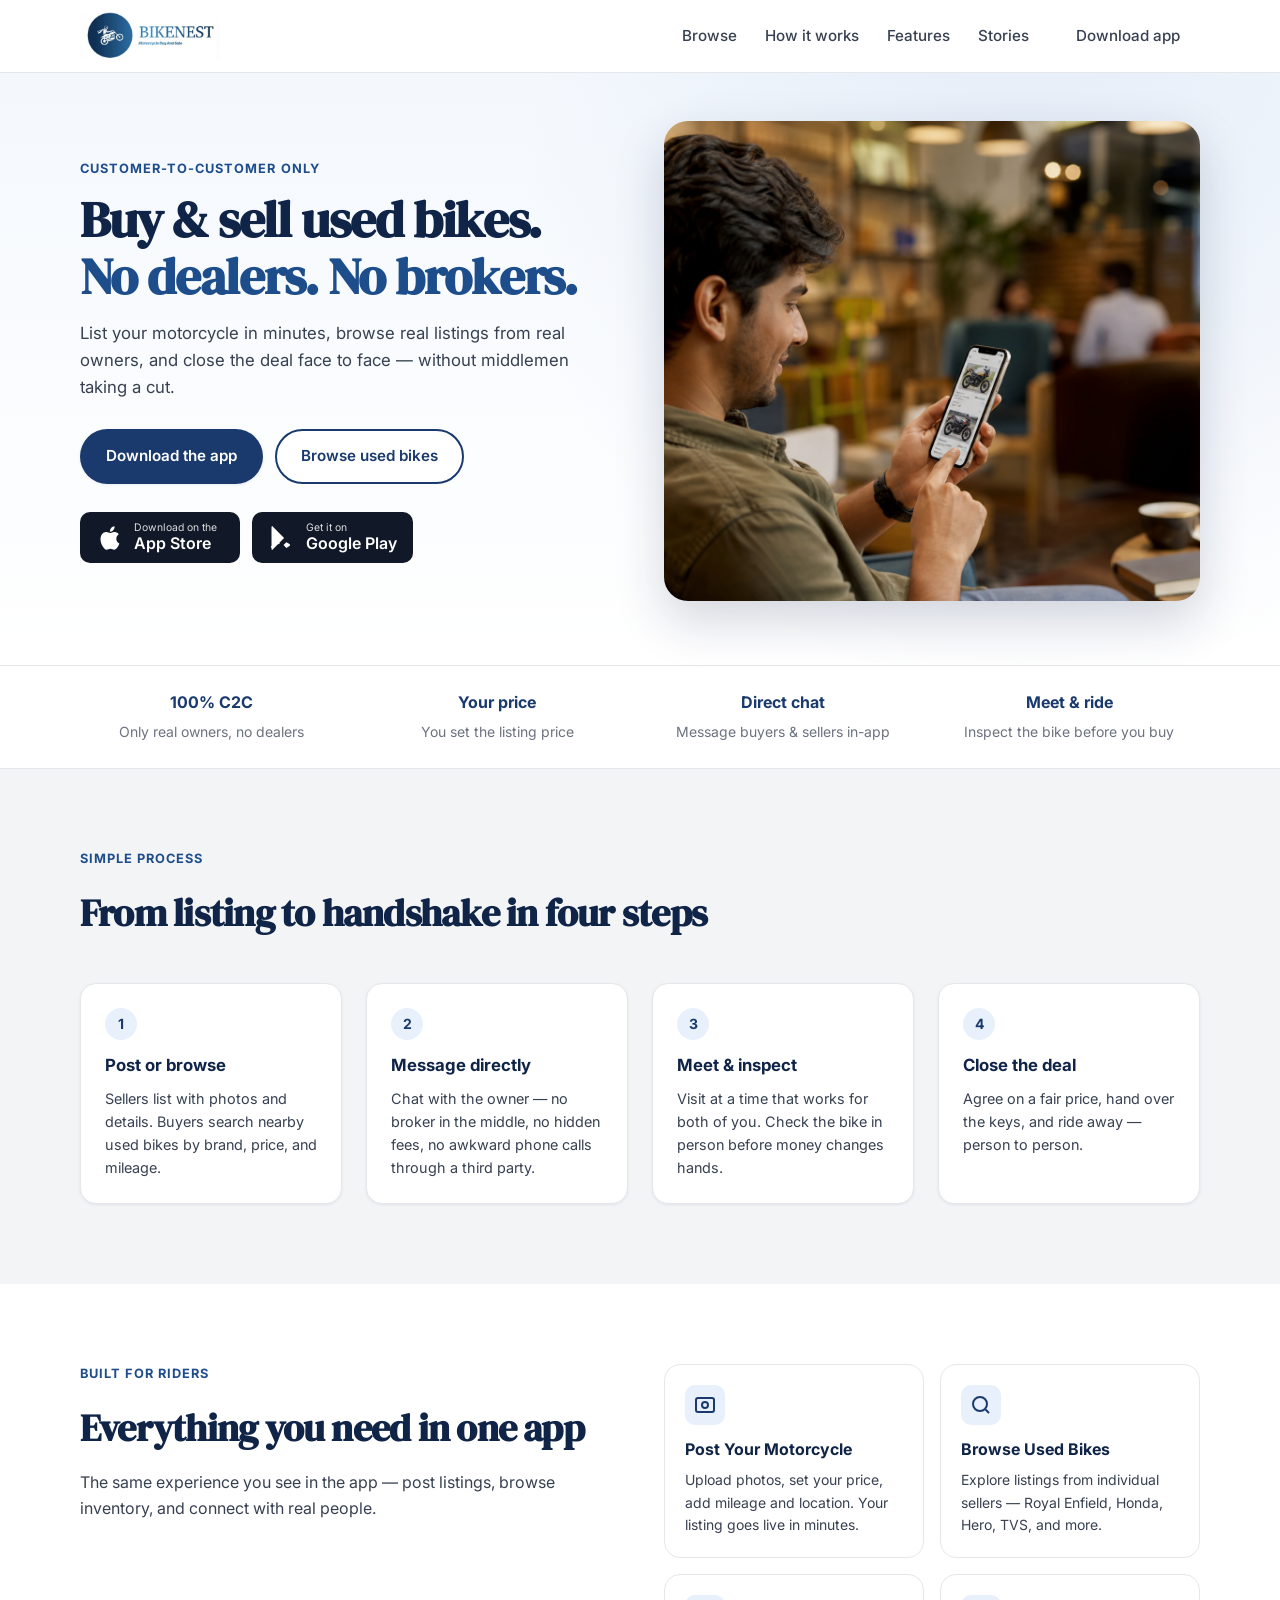
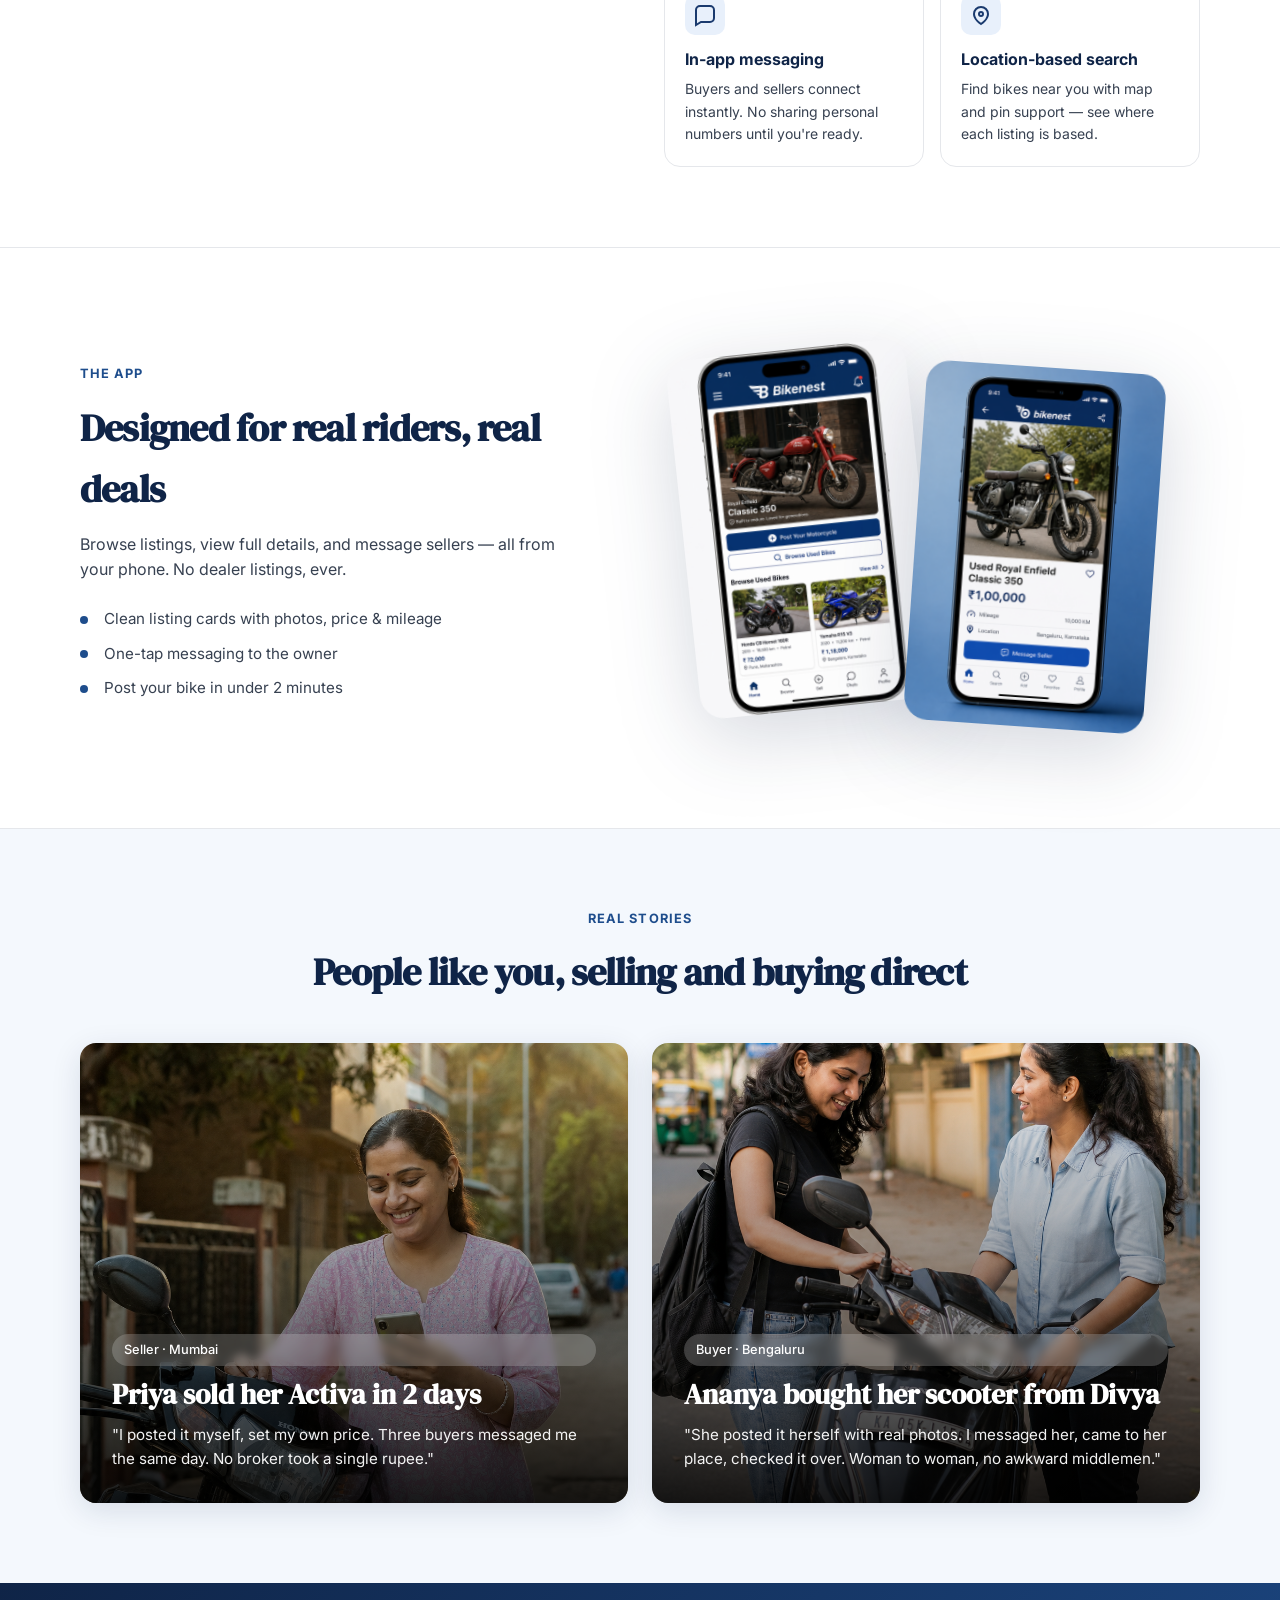
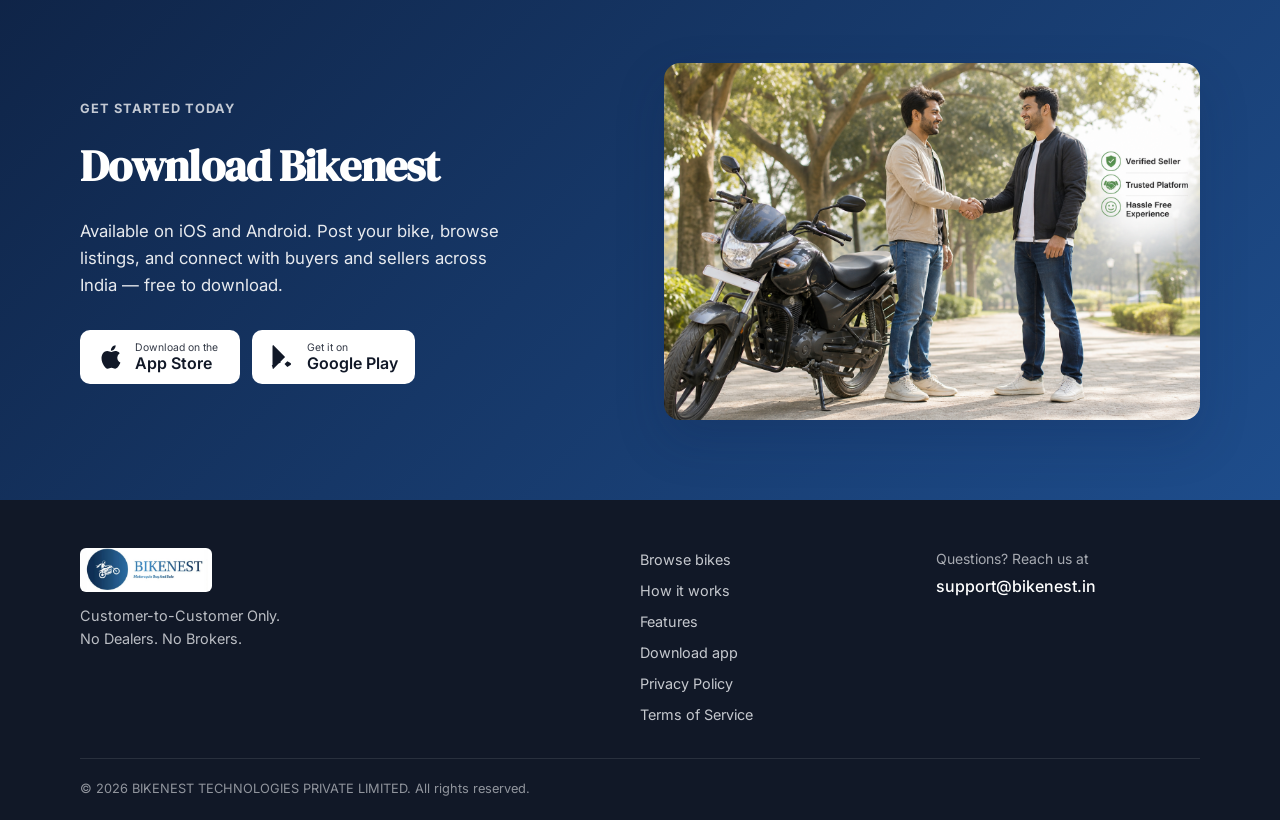
==== index.html @ d841cb6b "Bikenest website" ====
<!DOCTYPE html>
<html lang="en">
<head>
  <meta charset="UTF-8">
  <meta name="viewport" content="width=device-width, initial-scale=1.0">
  <meta name="description" content="Bikenest — Customer-to-Customer used motorcycle marketplace. No dealers. No brokers. Buy and sell bikes directly.">
  <title>Bikenest — Buy &amp; Sell Used Bikes, Direct</title>
  <link rel="preconnect" href="https://fonts.googleapis.com">
  <link rel="preconnect" href="https://fonts.gstatic.com" crossorigin>
  <link href="https://fonts.googleapis.com/css2?family=DM+Serif+Display:ital@0;1&family=Inter:wght@400;500;600;700&display=swap" rel="stylesheet">
  <link rel="stylesheet" href="css/styles.css">
  <link rel="icon" href="images/bikenestlogo.jpeg" type="image/jpeg">
</head>
<body>
  <header class="site-header">
    <nav class="nav container" aria-label="Main navigation">
      <a href="index.html" class="logo" aria-label="Bikenest home">
        <img src="images/bikenestlogo.jpeg" alt="" class="logo-img">
      </a>

      <button class="nav-toggle" type="button" aria-expanded="false" aria-controls="nav-menu" aria-label="Open menu">
        <span></span>
        <span></span>
        <span></span>
      </button>

      <ul id="nav-menu" class="nav-links">
        <li><a href="browse.html">Browse</a></li>
        <li><a href="#how-it-works">How it works</a></li>
        <li><a href="#features">Features</a></li>
        <li><a href="#stories">Stories</a></li>
        <li><a href="#download" class="btn btn-sm">Download app</a></li>
      </ul>
    </nav>
  </header>

  <main>
    <section class="hero">
      <div class="container hero-grid">
        <div class="hero-content">
          <p class="eyebrow">Customer-to-Customer Only</p>
          <h1>Buy &amp; sell used bikes.<br><span class="highlight">No dealers. No brokers.</span></h1>
          <p class="hero-lead">
            List your motorcycle in minutes, browse real listings from real owners, and close the deal face to face — without middlemen taking a cut.
          </p>
          <div class="hero-actions">
            <a href="#download" class="btn btn-primary">Download the app</a>
            <a href="browse.html" class="btn btn-outline">Browse used bikes</a>
          </div>
          <div class="hero-badges">
            <a href="#" class="store-badge store-badge--apple" id="hero-app-store" aria-label="Download on the App Store">
              <svg viewBox="0 0 24 24" aria-hidden="true"><path d="M18.71 19.5c-.83 1.24-1.71 2.45-3.05 2.47-1.34.03-1.77-.79-3.29-.79-1.53 0-2 .77-3.27.82-1.31.05-2.3-1.32-3.14-2.53C4.25 17 2.94 12.45 4.7 9.39c.87-1.52 2.43-2.48 4.12-2.51 1.28-.02 2.5.87 3.29.87.78 0 2.26-1.07 3.8-.91.65.03 2.47.26 3.64 1.98-.09.06-2.17 1.28-2.15 3.81.03 3.02 2.65 4.03 2.68 4.04-.03.07-.42 1.44-1.38 2.83M13 3.5c.73-.83 1.94-1.46 2.94-1.5.13 1.17-.34 2.35-1.04 3.19-.69.85-1.83 1.51-2.95 1.42-.15-1.15.41-2.35 1.05-3.11z"/></svg>
              <span>
                <small>Download on the</small>
                App Store
              </span>
            </a>
            <a href="#" class="store-badge store-badge--google" id="hero-play-store" aria-label="Get it on Google Play">
              <svg viewBox="0 0 24 24" aria-hidden="true"><path d="M3.609 1.814L13.792 12 3.61 22.186a1.003 1.003 0 0 1-.601-.918V2.732a1.003 1.003 0 0 1 .6-.918zm4.594 12.593l2.042 2.042-6.378 3.704a1.003 1.003 0 0 1-1.453-.892v-.001l5.789-4.853zm-1.18-1.18L3.61 3.814l5.789 4.853-2.376 2.376zm11.406 5.703l-2.698 1.563-2.42-2.42 2.42-2.42 2.698 1.563a1.003 1.003 0 0 1 0 1.714z"/></svg>
              <span>
                <small>Get it on</small>
                Google Play
              </span>
            </a>
          </div>
        </div>

        <div class="hero-visual">
          <div class="hero-showcase">
            <img src="images/hero-lifestyle.jpg" alt="Person browsing Bikenest app in a cafe" class="hero-showcase-bg" loading="eager">
          </div>
        </div>
      </div>
    </section>

    <section class="trust-bar">
      <div class="container trust-grid">
        <article>
          <strong>100% C2C</strong>
          <span>Only real owners, no dealers</span>
        </article>
        <article>
          <strong>Your price</strong>
          <span>You set the listing price</span>
        </article>
        <article>
          <strong>Direct chat</strong>
          <span>Message buyers &amp; sellers in-app</span>
        </article>
        <article>
          <strong>Meet &amp; ride</strong>
          <span>Inspect the bike before you buy</span>
        </article>
      </div>
    </section>

    <section id="how-it-works" class="section how-it-works">
      <div class="container">
        <div class="section-head">
          <p class="eyebrow">Simple process</p>
          <h2>From listing to handshake in four steps</h2>
        </div>
        <ol class="steps">
          <li>
            <span class="step-num">1</span>
            <h3>Post or browse</h3>
            <p>Sellers list with photos and details. Buyers search nearby used bikes by brand, price, and mileage.</p>
          </li>
          <li>
            <span class="step-num">2</span>
            <h3>Message directly</h3>
            <p>Chat with the owner — no broker in the middle, no hidden fees, no awkward phone calls through a third party.</p>
          </li>
          <li>
            <span class="step-num">3</span>
            <h3>Meet &amp; inspect</h3>
            <p>Visit at a time that works for both of you. Check the bike in person before money changes hands.</p>
          </li>
          <li>
            <span class="step-num">4</span>
            <h3>Close the deal</h3>
            <p>Agree on a fair price, hand over the keys, and ride away — person to person.</p>
          </li>
        </ol>
      </div>
    </section>

    <section id="features" class="section features">
      <div class="container features-grid">
        <div class="section-head">
          <p class="eyebrow">Built for riders</p>
          <h2>Everything you need in one app</h2>
          <p class="section-lead">The same experience you see in the app — post listings, browse inventory, and connect with real people.</p>
        </div>

        <div class="feature-cards">
          <article class="feature-card">
            <div class="feature-icon" aria-hidden="true">
              <svg width="24" height="24" viewBox="0 0 24 24" fill="none" stroke="currentColor" stroke-width="2"><rect x="3" y="5" width="18" height="14" rx="2"/><circle cx="12" cy="12" r="3"/></svg>
            </div>
            <h3>Post Your Motorcycle</h3>
            <p>Upload photos, set your price, add mileage and location. Your listing goes live in minutes.</p>
          </article>
          <article class="feature-card">
            <div class="feature-icon" aria-hidden="true">
              <svg width="24" height="24" viewBox="0 0 24 24" fill="none" stroke="currentColor" stroke-width="2"><circle cx="11" cy="11" r="7"/><path d="m20 20-3.5-3.5"/></svg>
            </div>
            <h3>Browse Used Bikes</h3>
            <p>Explore listings from individual sellers — Royal Enfield, Honda, Hero, TVS, and more.</p>
          </article>
          <article class="feature-card">
            <div class="feature-icon" aria-hidden="true">
              <svg width="24" height="24" viewBox="0 0 24 24" fill="none" stroke="currentColor" stroke-width="2"><path d="M21 15a4 4 0 0 1-4 4H8l-5 3V7a4 4 0 0 1 4-4h10a4 4 0 0 1 4 4z"/></svg>
            </div>
            <h3>In-app messaging</h3>
            <p>Buyers and sellers connect instantly. No sharing personal numbers until you're ready.</p>
          </article>
          <article class="feature-card">
            <div class="feature-icon" aria-hidden="true">
              <svg width="24" height="24" viewBox="0 0 24 24" fill="none" stroke="currentColor" stroke-width="2"><path d="M12 21s7-4.5 7-10a7 7 0 1 0-14 0c0 5.5 7 10 7 10z"/><circle cx="12" cy="11" r="2"/></svg>
            </div>
            <h3>Location-based search</h3>
            <p>Find bikes near you with map and pin support — see where each listing is based.</p>
          </article>
        </div>
      </div>
    </section>

    <section class="section app-showcase">
      <div class="container app-showcase-grid">
        <div class="app-showcase-copy">
          <p class="eyebrow">The app</p>
          <h2>Designed for real riders, real deals</h2>
          <p class="section-lead">Browse listings, view full details, and message sellers — all from your phone. No dealer listings, ever.</p>
          <ul class="app-showcase-list">
            <li>Clean listing cards with photos, price &amp; mileage</li>
            <li>One-tap messaging to the owner</li>
            <li>Post your bike in under 2 minutes</li>
          </ul>
        </div>
        <div class="app-showcase-phones">
          <img src="images/app-home-mockup.png" alt="Bikenest app home screen" class="showcase-phone showcase-phone--left" loading="lazy">
          <img src="images/app-detail-mockup.png" alt="Bikenest app listing detail screen" class="showcase-phone showcase-phone--right" loading="lazy">
        </div>
      </div>
    </section>

    <section id="stories" class="section stories">
      <div class="container">
        <div class="section-head section-head--center">
          <p class="eyebrow">Real stories</p>
          <h2>People like you, selling and buying direct</h2>
        </div>

        <div class="testimonial-grid">
          <article class="testimonial-card">
            <img src="images/testimonial-seller.jpg" alt="Priya selling her Honda Activa in Mumbai" class="testimonial-photo">
            <div class="testimonial-content">
              <span class="testimonial-tag">Seller · Mumbai</span>
              <h3>Priya sold her Activa in 2 days</h3>
              <blockquote>
                "I posted it myself, set my own price. Three buyers messaged me the same day. No broker took a single rupee."
              </blockquote>
            </div>
          </article>
          <article class="testimonial-card">
            <img src="images/testimonial-buyer.jpg" alt="Ananya buying a scooter directly from seller in Bengaluru" class="testimonial-photo">
            <div class="testimonial-content">
              <span class="testimonial-tag">Buyer · Bengaluru</span>
              <h3>Ananya bought her scooter from Divya</h3>
              <blockquote>
                "She posted it herself with real photos. I messaged her, came to her place, checked it over. Woman to woman, no awkward middlemen."
              </blockquote>
            </div>
          </article>
        </div>
      </div>
    </section>

    <section id="download" class="section download">
      <div class="container download-grid">
        <div class="download-content">
          <p class="eyebrow eyebrow--light">Get started today</p>
          <h2>Download Bikenest</h2>
          <p class="download-lead">
            Available on iOS and Android. Post your bike, browse listings, and connect with buyers and sellers across India — free to download.
          </p>
          <div class="download-badges">
            <a href="#" class="store-badge store-badge--light store-badge--apple" id="download-app-store" aria-label="Download on the App Store">
              <svg viewBox="0 0 24 24" aria-hidden="true"><path d="M18.71 19.5c-.83 1.24-1.71 2.45-3.05 2.47-1.34.03-1.77-.79-3.29-.79-1.53 0-2 .77-3.27.82-1.31.05-2.3-1.32-3.14-2.53C4.25 17 2.94 12.45 4.7 9.39c.87-1.52 2.43-2.48 4.12-2.51 1.28-.02 2.5.87 3.29.87.78 0 2.26-1.07 3.8-.91.65.03 2.47.26 3.64 1.98-.09.06-2.17 1.28-2.15 3.81.03 3.02 2.65 4.03 2.68 4.04-.03.07-.42 1.44-1.38 2.83M13 3.5c.73-.83 1.94-1.46 2.94-1.5.13 1.17-.34 2.35-1.04 3.19-.69.85-1.83 1.51-2.95 1.42-.15-1.15.41-2.35 1.05-3.11z"/></svg>
              <span>
                <small>Download on the</small>
                App Store
              </span>
            </a>
            <a href="#" class="store-badge store-badge--light store-badge--google" id="download-play-store" aria-label="Get it on Google Play">
              <svg viewBox="0 0 24 24" aria-hidden="true"><path d="M3.609 1.814L13.792 12 3.61 22.186a1.003 1.003 0 0 1-.601-.918V2.732a1.003 1.003 0 0 1 .6-.918zm4.594 12.593l2.042 2.042-6.378 3.704a1.003 1.003 0 0 1-1.453-.892v-.001l5.789-4.853zm-1.18-1.18L3.61 3.814l5.789 4.853-2.376 2.376zm11.406 5.703l-2.698 1.563-2.42-2.42 2.42-2.42 2.698 1.563a1.003 1.003 0 0 1 0 1.714z"/></svg>
              <span>
                <small>Get it on</small>
                Google Play
              </span>
            </a>
          </div>
        </div>
        <div class="download-visual">
          <img src="images/hero-handshake.jpg" alt="Buyer and seller completing a used bike sale in person" class="download-image" loading="lazy">
        </div>
      </div>
    </section>
  </main>

  <footer class="site-footer">
    <div class="container footer-grid">
      <div class="footer-brand">
        <a href="index.html" class="logo logo--footer">
          <img src="images/bikenestlogo.jpeg" alt="" class="logo-img">
        </a>
        <p>Customer-to-Customer Only.<br>No Dealers. No Brokers.</p>
      </div>
      <nav class="footer-nav" aria-label="Footer navigation">
        <a href="browse.html">Browse bikes</a>
        <a href="#how-it-works">How it works</a>
        <a href="#features">Features</a>
        <a href="#download">Download app</a>
        <a href="privacy.html">Privacy Policy</a>
        <a href="terms.html">Terms of Service</a>
      </nav>
      <div class="footer-contact">
        <p>Questions? Reach us at</p>
        <a href="mailto:support@bikenest.in">support@bikenest.in</a>
      </div>
    </div>
    <div class="footer-bottom container">
      <p>&copy; <span id="year"></span> BIKENEST TECHNOLOGIES PRIVATE LIMITED. All rights reserved.</p>
    </div>
  </footer>

  <script src="js/main.js"></script>
</body>
</html>
---- css/styles.css ----
/* Bikenest — static landing page */

:root {
  --blue-900: #0f2447;
  --blue-800: #1a3a6e;
  --blue-700: #1e4d8c;
  --blue-600: #2563b5;
  --blue-100: #e8f0fb;
  --blue-50: #f4f8fd;
  --white: #ffffff;
  --gray-900: #111827;
  --gray-700: #374151;
  --gray-500: #6b7280;
  --gray-200: #e5e7eb;
  --gray-100: #f3f4f6;
  --shadow-sm: 0 1px 3px rgba(15, 36, 71, 0.08);
  --shadow-md: 0 8px 30px rgba(15, 36, 71, 0.12);
  --shadow-lg: 0 20px 50px rgba(15, 36, 71, 0.18);
  --radius: 16px;
  --radius-sm: 10px;
  --font-sans: "Inter", system-ui, -apple-system, sans-serif;
  --font-serif: "DM Serif Display", Georgia, serif;
  --header-height: 72px;
}

*,
*::before,
*::after {
  box-sizing: border-box;
}

html {
  scroll-behavior: smooth;
}

body {
  margin: 0;
  font-family: var(--font-sans);
  color: var(--gray-900);
  background: var(--white);
  line-height: 1.6;
  -webkit-font-smoothing: antialiased;
}

img {
  max-width: 100%;
  display: block;
}

a {
  color: inherit;
  text-decoration: none;
}

button {
  font: inherit;
  cursor: pointer;
}

.container {
  width: min(1120px, calc(100% - 2rem));
  margin-inline: auto;
}

/* Header */
.site-header {
  position: sticky;
  top: 0;
  z-index: 100;
  background: rgba(255, 255, 255, 0.92);
  backdrop-filter: blur(12px);
  border-bottom: 1px solid var(--gray-200);
}

.nav {
  display: flex;
  align-items: center;
  justify-content: space-between;
  min-height: var(--header-height);
  gap: 1rem;
}

.logo {
  display: inline-flex;
  align-items: center;
}

.logo-img {
  display: block;
  height: 48px;
  width: auto;
  max-width: min(220px, 55vw);
}

.nav-links {
  display: flex;
  align-items: center;
  gap: 1.75rem;
  list-style: none;
  margin: 0;
  padding: 0;
}

.nav-links a {
  font-size: 0.95rem;
  font-weight: 500;
  color: var(--gray-700);
  transition: color 0.2s;
}

.nav-links a:hover {
  color: var(--blue-700);
}

.nav-toggle {
  display: none;
  flex-direction: column;
  gap: 5px;
  padding: 0.5rem;
  border: none;
  background: transparent;
}

.nav-toggle span {
  display: block;
  width: 22px;
  height: 2px;
  background: var(--blue-800);
  border-radius: 2px;
  transition: transform 0.2s, opacity 0.2s;
}

/* Buttons */
.btn {
  display: inline-flex;
  align-items: center;
  justify-content: center;
  padding: 0.85rem 1.5rem;
  border-radius: 999px;
  font-weight: 600;
  font-size: 0.95rem;
  border: 2px solid transparent;
  transition: transform 0.15s, box-shadow 0.15s, background 0.15s;
}

.btn:hover {
  transform: translateY(-1px);
}

.btn-primary {
  background: var(--blue-800);
  color: var(--white);
  box-shadow: var(--shadow-sm);
}

.btn-primary:hover {
  background: var(--blue-700);
  box-shadow: var(--shadow-md);
}

.btn-outline {
  background: var(--white);
  color: var(--blue-800);
  border-color: var(--blue-800);
}

.btn-outline:hover {
  background: var(--blue-50);
}

.btn-sm {
  padding: 0.55rem 1.1rem;
  font-size: 0.875rem;
}

/* Store badges */
.store-badge {
  display: inline-flex;
  align-items: center;
  gap: 0.65rem;
  padding: 0.65rem 1rem;
  border-radius: var(--radius-sm);
  background: var(--gray-900);
  color: var(--white);
  min-width: 160px;
  transition: transform 0.15s, opacity 0.15s;
}

.store-badge:hover {
  transform: translateY(-2px);
  opacity: 0.92;
}

.store-badge svg {
  width: 28px;
  height: 28px;
  fill: currentColor;
  flex-shrink: 0;
}

.store-badge span {
  display: flex;
  flex-direction: column;
  line-height: 1.15;
  font-weight: 600;
  font-size: 1rem;
}

.store-badge small {
  font-size: 0.65rem;
  font-weight: 400;
  opacity: 0.85;
}

.store-badge--light {
  background: var(--white);
  color: var(--gray-900);
  border: 1px solid rgba(255, 255, 255, 0.2);
}

/* Hero */
.hero {
  padding: 3rem 0 4rem;
  background:
    radial-gradient(circle at 80% 20%, rgba(37, 99, 181, 0.08), transparent 45%),
    linear-gradient(180deg, var(--blue-50) 0%, var(--white) 100%);
}

.hero-grid {
  display: grid;
  grid-template-columns: 1fr 1fr;
  gap: 3rem;
  align-items: center;
}

.eyebrow {
  margin: 0 0 0.75rem;
  font-size: 0.8rem;
  font-weight: 700;
  letter-spacing: 0.08em;
  text-transform: uppercase;
  color: var(--blue-700);
}

.eyebrow--light {
  color: rgba(255, 255, 255, 0.75);
}

.hero-content h1 {
  margin: 0 0 1rem;
  font-family: var(--font-serif);
  font-size: clamp(2.25rem, 4vw, 3.25rem);
  line-height: 1.1;
  letter-spacing: -0.02em;
  color: var(--blue-900);
}

.hero-content .highlight {
  color: var(--blue-700);
}

.hero-lead {
  margin: 0 0 1.75rem;
  font-size: 1.05rem;
  color: var(--gray-700);
  max-width: 34rem;
}

.hero-actions {
  display: flex;
  flex-wrap: wrap;
  gap: 0.75rem;
  margin-bottom: 1.75rem;
}

.hero-badges {
  display: flex;
  flex-wrap: wrap;
  gap: 0.75rem;
}

.hero-visual {
  position: relative;
}

.hero-showcase {
  position: relative;
  min-height: 480px;
  border-radius: 24px;
  overflow: hidden;
  box-shadow: var(--shadow-lg);
  background: var(--blue-100);
}

.hero-showcase-bg {
  width: 100%;
  height: 100%;
  min-height: 480px;
  object-fit: cover;
  display: block;
}

.hero-phone {
  position: absolute;
  width: 38%;
  max-width: 200px;
  filter: drop-shadow(0 20px 40px rgba(15, 36, 71, 0.25));
  border-radius: 20px;
}

.hero-phone--front {
  right: 8%;
  top: 12%;
  z-index: 2;
  transform: rotate(2deg);
}

.hero-phone--back {
  right: 32%;
  bottom: 8%;
  z-index: 3;
  width: 42%;
  max-width: 220px;
  transform: rotate(-4deg);
}

/* Trust bar */
.trust-bar {
  padding: 1.5rem 0;
  border-block: 1px solid var(--gray-200);
  background: var(--white);
}

.trust-grid {
  display: grid;
  grid-template-columns: repeat(4, 1fr);
  gap: 1.5rem;
}

.trust-grid article {
  text-align: center;
}

.trust-grid strong {
  display: block;
  font-size: 1rem;
  color: var(--blue-800);
  margin-bottom: 0.2rem;
}

.trust-grid span {
  font-size: 0.875rem;
  color: var(--gray-500);
}

/* Sections */
.section {
  padding: 5rem 0;
}

.section-head {
  margin-bottom: 2.5rem;
}

.section-head--center {
  text-align: center;
}

.section-head h2 {
  margin: 0;
  font-family: var(--font-serif);
  font-size: clamp(1.75rem, 3vw, 2.5rem);
  color: var(--blue-900);
  letter-spacing: -0.02em;
}

.section-lead {
  margin: 0.75rem 0 0;
  color: var(--gray-700);
  max-width: 32rem;
}

/* Steps */
.steps {
  display: grid;
  grid-template-columns: repeat(4, 1fr);
  gap: 1.5rem;
  list-style: none;
  margin: 0;
  padding: 0;
  counter-reset: none;
}

.steps li {
  background: var(--white);
  border: 1px solid var(--gray-200);
  border-radius: var(--radius);
  padding: 1.5rem;
  box-shadow: var(--shadow-sm);
}

.step-num {
  display: inline-flex;
  align-items: center;
  justify-content: center;
  width: 2rem;
  height: 2rem;
  border-radius: 50%;
  background: var(--blue-100);
  color: var(--blue-800);
  font-weight: 700;
  font-size: 0.875rem;
  margin-bottom: 0.75rem;
}

.steps h3 {
  margin: 0 0 0.5rem;
  font-size: 1.05rem;
  color: var(--blue-900);
}

.steps p {
  margin: 0;
  font-size: 0.9rem;
  color: var(--gray-700);
}

.how-it-works {
  background: var(--gray-100);
}

/* Features */
.features-grid {
  display: grid;
  grid-template-columns: 1fr 1fr;
  gap: 3rem;
  align-items: start;
}

.feature-cards {
  display: grid;
  grid-template-columns: 1fr 1fr;
  gap: 1rem;
}

.feature-card {
  padding: 1.25rem;
  border-radius: var(--radius);
  border: 1px solid var(--gray-200);
  background: var(--white);
  transition: box-shadow 0.2s, transform 0.2s;
}

.feature-card:hover {
  box-shadow: var(--shadow-md);
  transform: translateY(-2px);
}

.feature-icon {
  display: inline-flex;
  align-items: center;
  justify-content: center;
  width: 2.5rem;
  height: 2.5rem;
  border-radius: 10px;
  background: var(--blue-100);
  color: var(--blue-800);
  margin-bottom: 0.75rem;
}

.feature-card h3 {
  margin: 0 0 0.4rem;
  font-size: 1rem;
  color: var(--blue-900);
}

.feature-card p {
  margin: 0;
  font-size: 0.875rem;
  color: var(--gray-700);
}

/* App mockup in features */
.listing-preview {
  display: flex;
  align-items: center;
  justify-content: center;
}

.app-mockup-img {
  width: min(280px, 100%);
  filter: drop-shadow(0 24px 48px rgba(15, 36, 71, 0.2));
  border-radius: 24px;
}

/* App showcase section */
.app-showcase {
  background: var(--white);
  border-block: 1px solid var(--gray-200);
}

.app-showcase-grid {
  display: grid;
  grid-template-columns: 1fr 1.1fr;
  gap: 3rem;
  align-items: center;
}

.app-showcase-copy h2 {
  margin: 0 0 0.75rem;
  font-family: var(--font-serif);
  font-size: clamp(1.75rem, 3vw, 2.5rem);
  color: var(--blue-900);
  letter-spacing: -0.02em;
}

.app-showcase-list {
  margin: 1.5rem 0 0;
  padding: 0;
  list-style: none;
}

.app-showcase-list li {
  position: relative;
  padding-left: 1.5rem;
  margin-bottom: 0.65rem;
  color: var(--gray-700);
  font-size: 0.95rem;
}

.app-showcase-list li::before {
  content: "";
  position: absolute;
  left: 0;
  top: 0.55rem;
  width: 8px;
  height: 8px;
  border-radius: 50%;
  background: var(--blue-700);
}

.app-showcase-phones {
  position: relative;
  min-height: 420px;
  display: flex;
  align-items: center;
  justify-content: center;
}

.showcase-phone {
  position: absolute;
  width: 46%;
  max-width: 240px;
  filter: drop-shadow(0 20px 40px rgba(15, 36, 71, 0.18));
  border-radius: 24px;
}

.showcase-phone--left {
  left: 8%;
  top: 5%;
  transform: rotate(-6deg);
  z-index: 1;
}

.showcase-phone--right {
  right: 8%;
  bottom: 5%;
  transform: rotate(4deg);
  z-index: 2;
}

/* Testimonials */
.stories {
  background: var(--blue-50);
}

.testimonial-grid {
  display: grid;
  grid-template-columns: 1fr 1fr;
  gap: 1.5rem;
}

.testimonial-card {
  position: relative;
  min-height: 460px;
  border-radius: var(--radius);
  overflow: hidden;
  box-shadow: var(--shadow-md);
}

.testimonial-photo {
  position: absolute;
  inset: 0;
  width: 100%;
  height: 100%;
  object-fit: cover;
}

.testimonial-content {
  position: absolute;
  inset: 0;
  display: flex;
  flex-direction: column;
  justify-content: flex-end;
  padding: 2rem;
  color: var(--white);
  background: linear-gradient(to top, rgba(0, 0, 0, 0.88) 0%, rgba(0, 0, 0, 0.35) 50%, transparent 100%);
  z-index: 1;
}

.testimonial-tag {
  display: inline-block;
  padding: 0.35rem 0.75rem;
  border-radius: 999px;
  background: rgba(255, 255, 255, 0.2);
  backdrop-filter: blur(4px);
  font-size: 0.8rem;
  font-weight: 500;
  margin-bottom: 0.75rem;
}

.testimonial-card h3 {
  margin: 0 0 0.75rem;
  font-family: var(--font-serif);
  font-size: clamp(1.35rem, 2.5vw, 1.75rem);
  line-height: 1.2;
}

.testimonial-content blockquote {
  margin: 0;
  font-size: 0.95rem;
  line-height: 1.55;
  opacity: 0.95;
}

.price {
  font-weight: 700;
  color: var(--blue-800);
  font-size: 1.1rem;
}

.mileage {
  color: var(--gray-500);
  font-size: 0.9rem;
}

/* Download */
.download {
  background: linear-gradient(135deg, var(--blue-900) 0%, var(--blue-700) 100%);
  color: var(--white);
}

.download-grid {
  display: grid;
  grid-template-columns: 1fr 1fr;
  gap: 3rem;
  align-items: center;
}

.download-content h2 {
  margin: 0 0 1rem;
  font-family: var(--font-serif);
  font-size: clamp(2rem, 3.5vw, 2.75rem);
  letter-spacing: -0.02em;
}

.download-lead {
  margin: 0 0 2rem;
  font-size: 1.05rem;
  opacity: 0.9;
  max-width: 28rem;
}

.download-badges {
  display: flex;
  flex-wrap: wrap;
  gap: 0.75rem;
}

.download-image {
  width: 100%;
  height: 100%;
  min-height: 280px;
  object-fit: cover;
  border-radius: var(--radius);
  box-shadow: var(--shadow-lg);
}

/* Footer */
.site-footer {
  background: var(--gray-900);
  color: var(--gray-200);
  padding-top: 3rem;
}

.footer-grid {
  display: grid;
  grid-template-columns: 2fr 1fr 1fr;
  gap: 2rem;
  padding-bottom: 2rem;
}

.logo--footer {
  margin-bottom: 0.75rem;
}

.logo--footer .logo-img {
  height: 44px;
  border-radius: 6px;
}

.footer-brand p {
  margin: 0;
  font-size: 0.9rem;
  opacity: 0.8;
}

.footer-nav {
  display: flex;
  flex-direction: column;
  gap: 0.5rem;
}

.footer-nav a {
  font-size: 0.9rem;
  opacity: 0.85;
  transition: opacity 0.2s;
}

.footer-nav a:hover {
  opacity: 1;
}

.footer-contact p {
  margin: 0 0 0.25rem;
  font-size: 0.875rem;
  opacity: 0.7;
}

.footer-contact a {
  color: var(--white);
  font-weight: 500;
}

.footer-bottom {
  border-top: 1px solid rgba(255, 255, 255, 0.1);
  padding: 1.25rem 0;
}

.footer-bottom p {
  margin: 0;
  font-size: 0.8rem;
  opacity: 0.6;
}

/* Responsive */
@media (max-width: 960px) {
  .hero-grid,
  .features-grid,
  .download-grid,
  .app-showcase-grid {
    grid-template-columns: 1fr;
  }

  .hero-showcase {
    min-height: 380px;
  }

  .hero-showcase-bg {
    min-height: 380px;
  }

  .hero-phone--front {
    right: 5%;
    width: 42%;
  }

  .hero-phone--back {
    right: 28%;
    width: 46%;
  }

  .app-showcase-phones {
    min-height: 360px;
  }

  .hero-visual {
    order: -1;
  }

  .steps,
  .trust-grid {
    grid-template-columns: repeat(2, 1fr);
  }

  .footer-grid {
    grid-template-columns: 1fr 1fr;
  }
}

@media (max-width: 720px) {
  .nav-toggle {
    display: flex;
  }

  .nav-links {
    position: fixed;
    inset: var(--header-height) 0 auto 0;
    flex-direction: column;
    align-items: stretch;
    padding: 1.5rem;
    background: var(--white);
    border-bottom: 1px solid var(--gray-200);
    box-shadow: var(--shadow-md);
    transform: translateY(-120%);
    opacity: 0;
    pointer-events: none;
    transition: transform 0.25s, opacity 0.25s;
  }

  .nav-links.is-open {
    transform: translateY(0);
    opacity: 1;
    pointer-events: auto;
  }

  .nav-links .btn-sm {
    text-align: center;
  }

  .nav-toggle[aria-expanded="true"] span:nth-child(1) {
    transform: translateY(7px) rotate(45deg);
  }

  .nav-toggle[aria-expanded="true"] span:nth-child(2) {
    opacity: 0;
  }

  .nav-toggle[aria-expanded="true"] span:nth-child(3) {
    transform: translateY(-7px) rotate(-45deg);
  }

  .steps,
  .trust-grid,
  .feature-cards,
  .testimonial-grid,
  .footer-grid {
    grid-template-columns: 1fr;
  }

  .testimonial-card {
    min-height: 380px;
  }

  .showcase-phone {
    width: 52%;
  }

  .hero {
    padding-top: 2rem;
  }

  .filter-row {
    flex-direction: column;
    align-items: stretch;
  }

  .app-cta-inner {
    flex-direction: column;
    text-align: center;
  }

  .app-cta-actions {
    justify-content: center;
  }
}

/* Utility */
.sr-only {
  position: absolute;
  width: 1px;
  height: 1px;
  padding: 0;
  margin: -1px;
  overflow: hidden;
  clip: rect(0, 0, 0, 0);
  white-space: nowrap;
  border: 0;
}

.is-hidden {
  display: none !important;
}

.nav-links a[aria-current="page"] {
  color: var(--blue-700);
  font-weight: 600;
}

/* Page hero (inner pages) */
.page-hero {
  padding: 3rem 0 2rem;
  background: linear-gradient(180deg, var(--blue-50) 0%, var(--white) 100%);
}

.page-hero h1 {
  margin: 0 0 0.75rem;
  font-family: var(--font-serif);
  font-size: clamp(2rem, 4vw, 2.75rem);
  color: var(--blue-900);
  letter-spacing: -0.02em;
}

.page-hero-lead {
  margin: 0;
  color: var(--gray-700);
  max-width: 36rem;
  font-size: 1.05rem;
}

.page-hero--legal {
  padding-bottom: 1rem;
}

/* Browse page */
.browse-toolbar {
  position: sticky;
  top: var(--header-height);
  z-index: 50;
  background: rgba(255, 255, 255, 0.95);
  backdrop-filter: blur(10px);
  border-bottom: 1px solid var(--gray-200);
  padding: 1rem 0;
}

.browse-toolbar-inner {
  display: flex;
  flex-direction: column;
  gap: 1rem;
}

.search-field {
  display: flex;
  align-items: center;
  gap: 0.75rem;
  padding: 0.75rem 1rem;
  border: 1px solid var(--gray-200);
  border-radius: var(--radius-sm);
  background: var(--white);
  color: var(--gray-500);
}

.search-field input {
  flex: 1;
  border: none;
  outline: none;
  font: inherit;
  color: var(--gray-900);
  background: transparent;
}

.filter-row {
  display: flex;
  flex-wrap: wrap;
  align-items: center;
  justify-content: space-between;
  gap: 1rem;
}

.filter-chips {
  display: flex;
  flex-wrap: wrap;
  gap: 0.5rem;
}

.filter-chip {
  padding: 0.45rem 0.9rem;
  border-radius: 999px;
  border: 1px solid var(--gray-200);
  background: var(--white);
  color: var(--gray-700);
  font-size: 0.85rem;
  font-weight: 500;
  transition: background 0.15s, border-color 0.15s, color 0.15s;
}

.filter-chip:hover {
  border-color: var(--blue-600);
  color: var(--blue-800);
}

.filter-chip.is-active {
  background: var(--blue-800);
  border-color: var(--blue-800);
  color: var(--white);
}

.select-field select {
  padding: 0.55rem 2rem 0.55rem 0.85rem;
  border: 1px solid var(--gray-200);
  border-radius: var(--radius-sm);
  background: var(--white);
  font: inherit;
  color: var(--gray-700);
  cursor: pointer;
}

.browse-section {
  padding-top: 2rem;
  padding-bottom: 3rem;
}

.browse-count {
  margin: 0 0 1.25rem;
  font-size: 0.9rem;
  color: var(--gray-500);
}

.listing-grid {
  display: grid;
  grid-template-columns: repeat(3, 1fr);
  gap: 1.25rem;
}

.bike-card {
  border: 1px solid var(--gray-200);
  border-radius: var(--radius);
  overflow: hidden;
  background: var(--white);
  box-shadow: var(--shadow-sm);
  transition: transform 0.2s, box-shadow 0.2s;
}

.bike-card:hover {
  transform: translateY(-3px);
  box-shadow: var(--shadow-md);
}

.bike-card-image {
  width: 100%;
  height: 200px;
  object-fit: cover;
  display: block;
  background: var(--gray-100);
}

.bike-card-body {
  padding: 1rem 1.1rem 1.15rem;
}

.bike-card-body h2 {
  margin: 0 0 0.45rem;
  font-size: 1rem;
  font-weight: 600;
  color: var(--blue-900);
}

.bike-card-meta {
  display: flex;
  gap: 0.85rem;
  margin-bottom: 0.35rem;
}

.bike-card-location {
  margin: 0 0 0.65rem;
  font-size: 0.85rem;
  color: var(--gray-500);
}

.bike-card-tag {
  display: inline-block;
  padding: 0.2rem 0.55rem;
  border-radius: 999px;
  background: var(--blue-100);
  color: var(--blue-800);
  font-size: 0.72rem;
  font-weight: 600;
  text-transform: uppercase;
  letter-spacing: 0.04em;
}

.browse-empty {
  text-align: center;
  padding: 2rem;
  color: var(--gray-500);
}

.app-cta-banner {
  background: var(--blue-900);
  color: var(--white);
  padding: 2.5rem 0;
}

.app-cta-inner {
  display: flex;
  align-items: center;
  justify-content: space-between;
  gap: 2rem;
}

.app-cta-inner h2 {
  margin: 0 0 0.35rem;
  font-family: var(--font-serif);
  font-size: 1.75rem;
}

.app-cta-inner p {
  margin: 0;
  opacity: 0.88;
}

.app-cta-actions {
  display: flex;
  flex-wrap: wrap;
  gap: 0.75rem;
  align-items: center;
}

/* Legal pages */
.legal-content {
  padding-top: 2rem;
  padding-bottom: 4rem;
}

.legal-prose {
  max-width: 720px;
}

.legal-prose h2 {
  margin: 2rem 0 0.75rem;
  font-size: 1.2rem;
  color: var(--blue-900);
}

.legal-prose p,
.legal-prose li {
  color: var(--gray-700);
  font-size: 0.95rem;
}

.legal-prose ul {
  padding-left: 1.25rem;
}

.legal-prose a {
  color: var(--blue-700);
  text-decoration: underline;
  text-underline-offset: 2px;
}

@media (max-width: 960px) {
  .listing-grid {
    grid-template-columns: repeat(2, 1fr);
  }
}

@media (max-width: 600px) {
  .listing-grid {
    grid-template-columns: 1fr;
  }
}
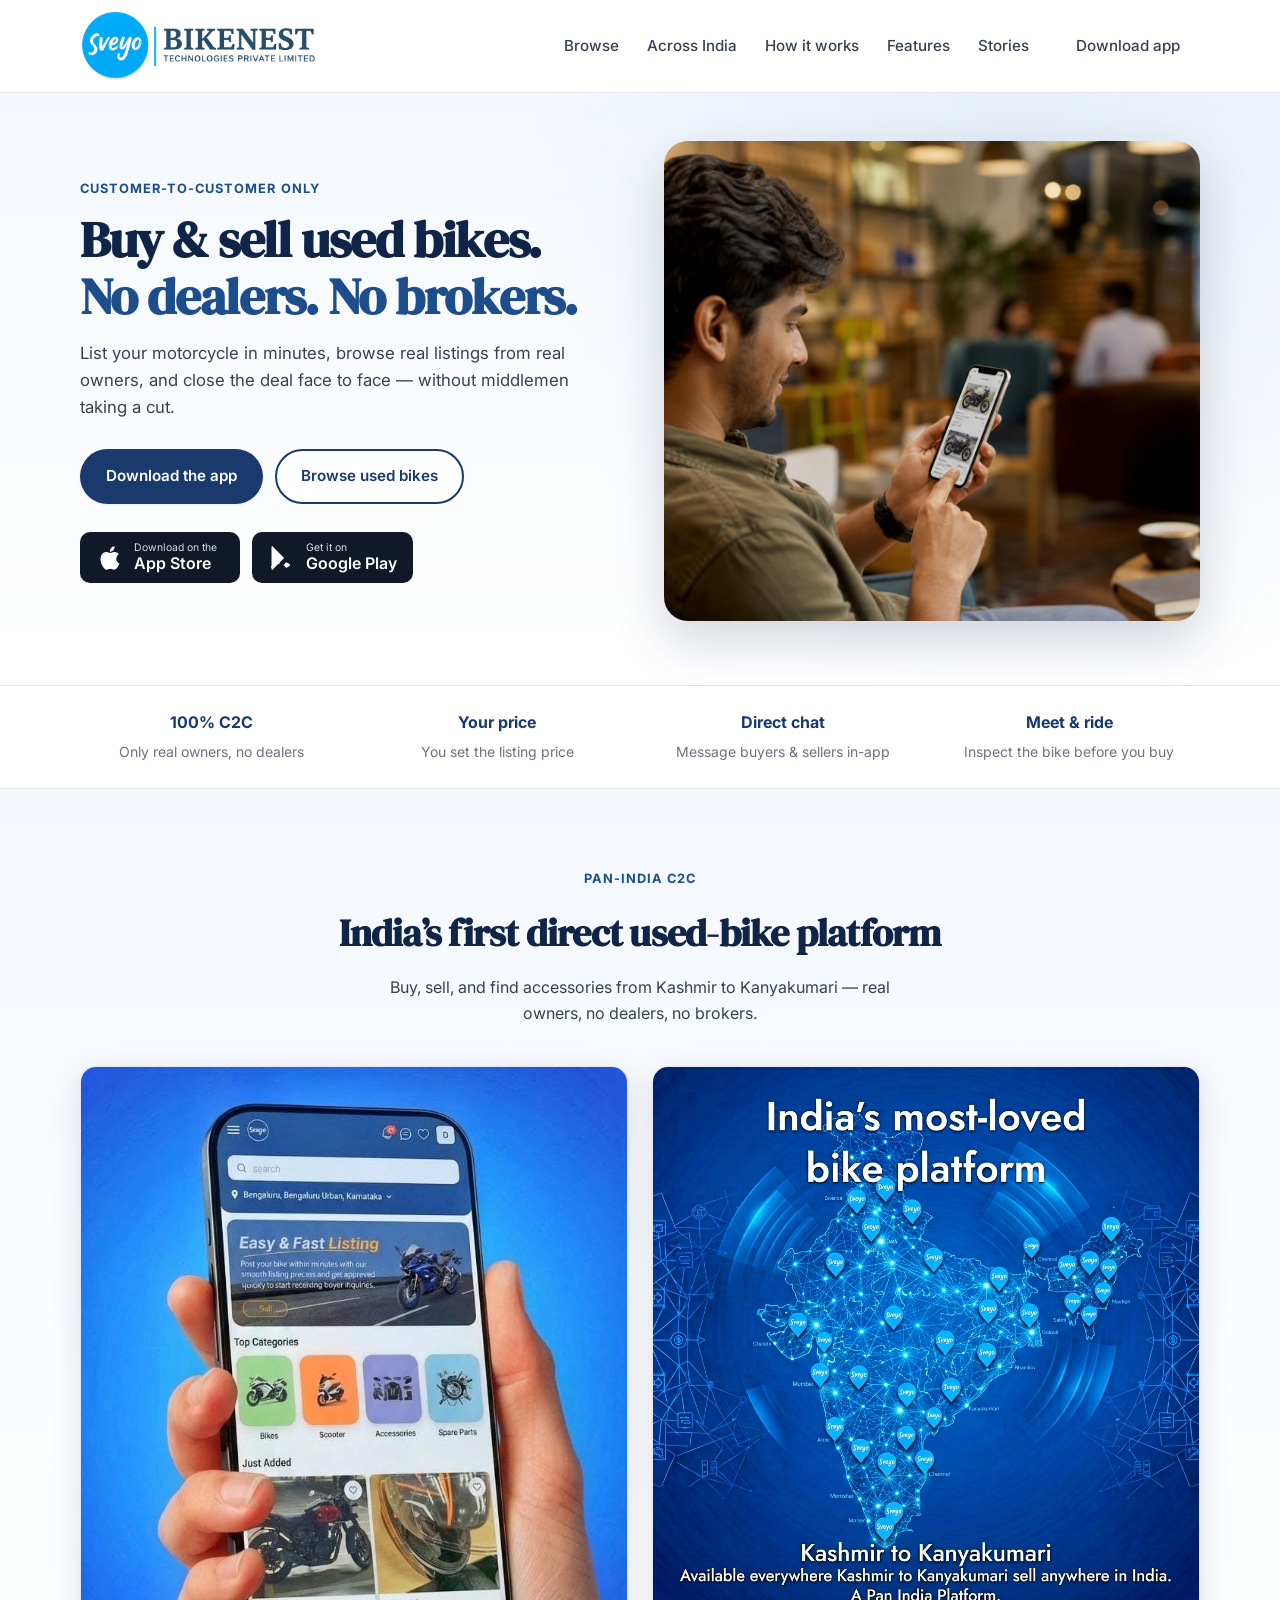
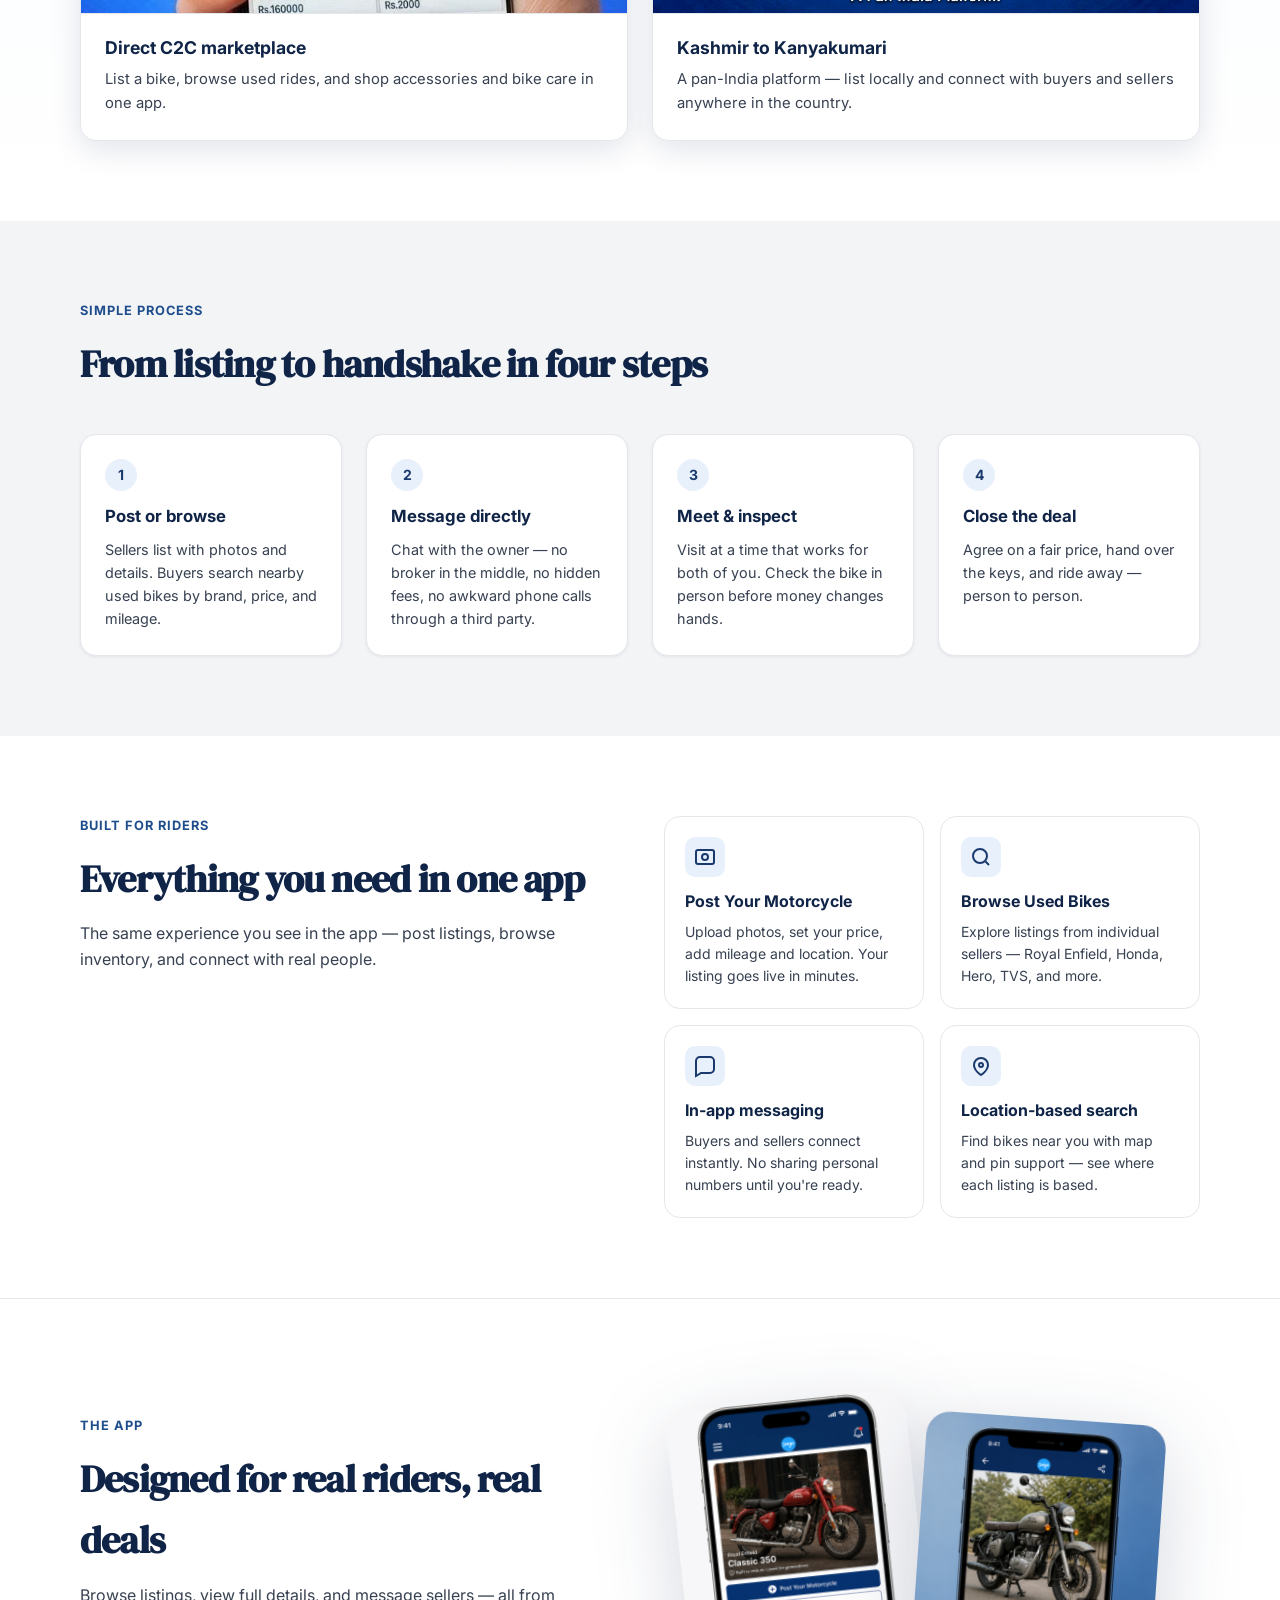
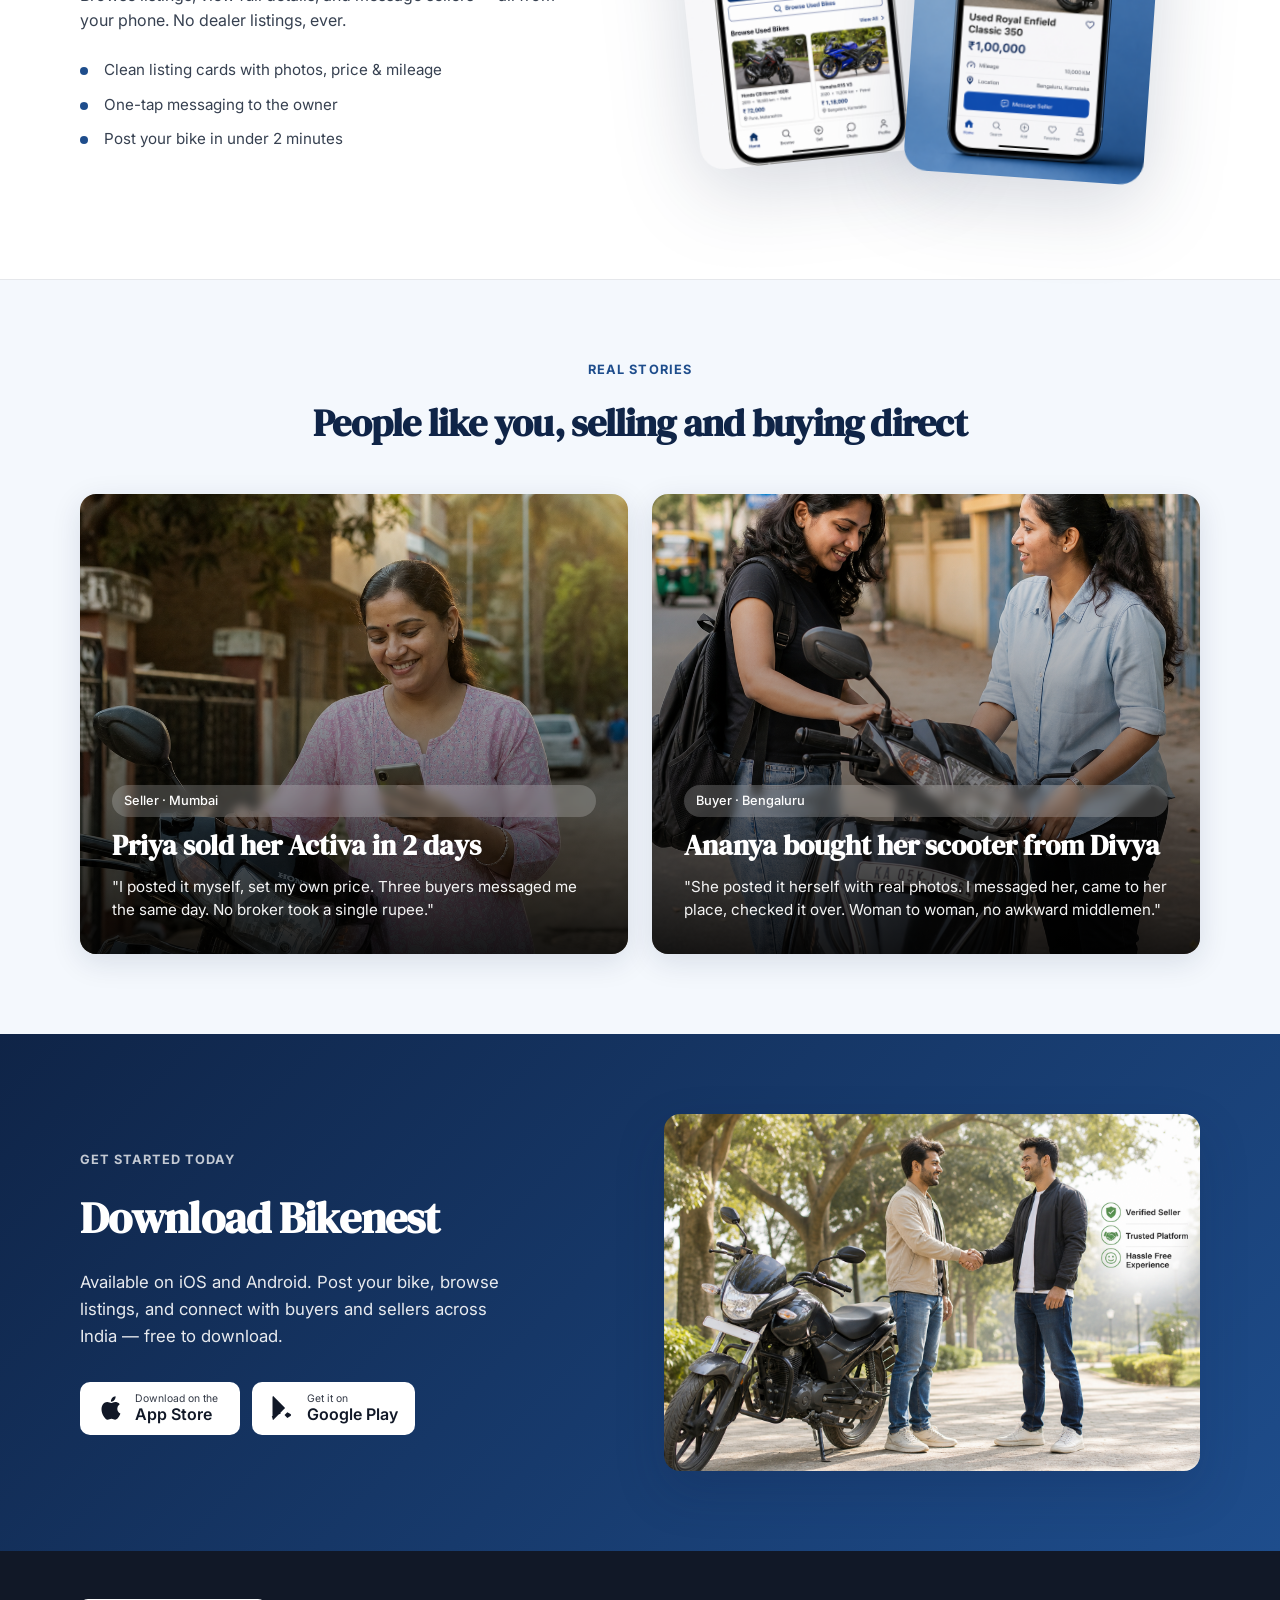
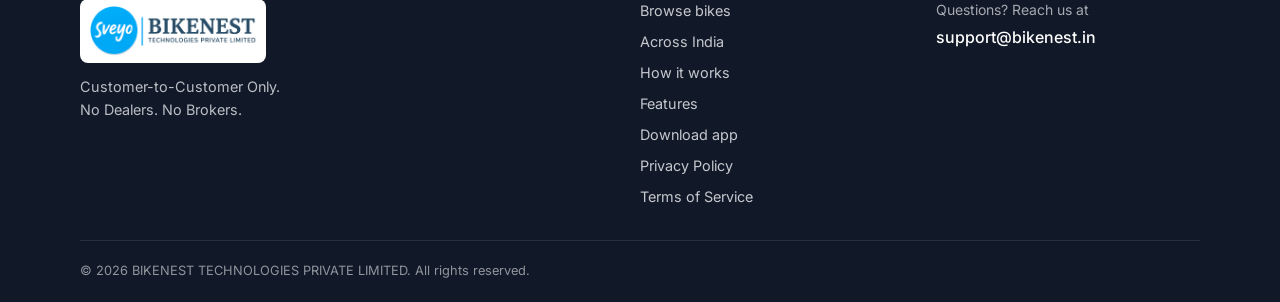
==== commit 5e950a73: "sveyo changes" ====
--- a/index.html
+++ b/index.html
@@ -9,13 +9,13 @@
   <link rel="preconnect" href="https://fonts.gstatic.com" crossorigin>
   <link href="https://fonts.googleapis.com/css2?family=DM+Serif+Display:ital@0;1&family=Inter:wght@400;500;600;700&display=swap" rel="stylesheet">
   <link rel="stylesheet" href="css/styles.css">
-  <link rel="icon" href="images/bikenestlogo.jpeg" type="image/jpeg">
+  <link rel="icon" href="images/sveyo%20logo.jpeg" type="image/jpeg" >
 </head>
 <body>
   <header class="site-header">
     <nav class="nav container" aria-label="Main navigation">
       <a href="index.html" class="logo" aria-label="Bikenest home">
-        <img src="images/bikenestlogo.jpeg" alt="" class="logo-img">
+        <img src="images/sveyo-bikenest-logo.png" alt="" class="logo-img">
       </a>
 
       <button class="nav-toggle" type="button" aria-expanded="false" aria-controls="nav-menu" aria-label="Open menu">
@@ -26,6 +26,7 @@
 
       <ul id="nav-menu" class="nav-links">
         <li><a href="browse.html">Browse</a></li>
+        <li><a href="#across-india">Across India</a></li>
         <li><a href="#how-it-works">How it works</a></li>
         <li><a href="#features">Features</a></li>
         <li><a href="#stories">Stories</a></li>
@@ -55,7 +56,7 @@
                 App Store
               </span>
             </a>
-            <a href="#" class="store-badge store-badge--google" id="hero-play-store" aria-label="Get it on Google Play">
+            <a href="https://play.google.com/store/apps/details?id=com.sveyo.app" class="store-badge store-badge--google" id="hero-play-store" target="_blank" rel="noopener noreferrer" aria-label="Get it on Google Play">
               <svg viewBox="0 0 24 24" aria-hidden="true"><path d="M3.609 1.814L13.792 12 3.61 22.186a1.003 1.003 0 0 1-.601-.918V2.732a1.003 1.003 0 0 1 .6-.918zm4.594 12.593l2.042 2.042-6.378 3.704a1.003 1.003 0 0 1-1.453-.892v-.001l5.789-4.853zm-1.18-1.18L3.61 3.814l5.789 4.853-2.376 2.376zm11.406 5.703l-2.698 1.563-2.42-2.42 2.42-2.42 2.698 1.563a1.003 1.003 0 0 1 0 1.714z"/></svg>
               <span>
                 <small>Get it on</small>
@@ -91,6 +92,32 @@
           <strong>Meet &amp; ride</strong>
           <span>Inspect the bike before you buy</span>
         </article>
+      </div>
+    </section>
+
+    <section id="across-india" class="section reach">
+      <div class="container">
+        <div class="section-head section-head--center">
+          <p class="eyebrow">Pan-India C2C</p>
+          <h2>India’s first direct used-bike platform</h2>
+          <p class="section-lead">Buy, sell, and find accessories from Kashmir to Kanyakumari — real owners, no dealers, no brokers.</p>
+        </div>
+        <div class="reach-grid">
+          <figure class="reach-card reach-card--product">
+            <img src="images/sveyo%20c2c.jpeg" alt="Sveyo app showing India’s first direct C2C used bike platform" width="720" height="1000" loading="lazy">
+            <figcaption>
+              <h3>Direct C2C marketplace</h3>
+              <p>List a bike, browse used rides, and shop accessories and bike care in one app.</p>
+            </figcaption>
+          </figure>
+          <figure class="reach-card reach-card--map">
+            <img src="images/sveyo%20india.jpeg" alt="Map of India showing Sveyo coverage from Kashmir to Kanyakumari" width="1000" height="1000" loading="lazy">
+            <figcaption>
+              <h3>Kashmir to Kanyakumari</h3>
+              <p>A pan-India platform — list locally and connect with buyers and sellers anywhere in the country.</p>
+            </figcaption>
+          </figure>
+        </div>
       </div>
     </section>
 
@@ -233,7 +260,7 @@
                 App Store
               </span>
             </a>
-            <a href="#" class="store-badge store-badge--light store-badge--google" id="download-play-store" aria-label="Get it on Google Play">
+            <a href="https://play.google.com/store/apps/details?id=com.sveyo.app" class="store-badge store-badge--light store-badge--google" id="download-play-store" target="_blank" rel="noopener noreferrer" aria-label="Get it on Google Play">
               <svg viewBox="0 0 24 24" aria-hidden="true"><path d="M3.609 1.814L13.792 12 3.61 22.186a1.003 1.003 0 0 1-.601-.918V2.732a1.003 1.003 0 0 1 .6-.918zm4.594 12.593l2.042 2.042-6.378 3.704a1.003 1.003 0 0 1-1.453-.892v-.001l5.789-4.853zm-1.18-1.18L3.61 3.814l5.789 4.853-2.376 2.376zm11.406 5.703l-2.698 1.563-2.42-2.42 2.42-2.42 2.698 1.563a1.003 1.003 0 0 1 0 1.714z"/></svg>
               <span>
                 <small>Get it on</small>
@@ -253,12 +280,13 @@
     <div class="container footer-grid">
       <div class="footer-brand">
         <a href="index.html" class="logo logo--footer">
-          <img src="images/bikenestlogo.jpeg" alt="" class="logo-img">
+          <img src="images/sveyo-bikenest-logo.png" alt="" class="logo-img">
         </a>
         <p>Customer-to-Customer Only.<br>No Dealers. No Brokers.</p>
       </div>
       <nav class="footer-nav" aria-label="Footer navigation">
         <a href="browse.html">Browse bikes</a>
+        <a href="#across-india">Across India</a>
         <a href="#how-it-works">How it works</a>
         <a href="#features">Features</a>
         <a href="#download">Download app</a>
--- a/css/styles.css
+++ b/css/styles.css
@@ -20,7 +20,7 @@
   --radius-sm: 10px;
   --font-sans: "Inter", system-ui, -apple-system, sans-serif;
   --font-serif: "DM Serif Display", Georgia, serif;
-  --header-height: 72px;
+  --header-height: 92px;
 }
 
 *,
@@ -67,8 +67,7 @@
   position: sticky;
   top: 0;
   z-index: 100;
-  background: rgba(255, 255, 255, 0.92);
-  backdrop-filter: blur(12px);
+  background: var(--white);
   border-bottom: 1px solid var(--gray-200);
 }
 
@@ -87,9 +86,11 @@
 
 .logo-img {
   display: block;
-  height: 48px;
+  height: 72px;
   width: auto;
-  max-width: min(220px, 55vw);
+  max-width: min(420px, 72vw);
+  object-fit: contain;
+  background: var(--white);
 }
 
 .nav-links {
@@ -353,6 +354,60 @@
   color: var(--gray-500);
 }
 
+/* Pan-India / C2C reach */
+.reach {
+  background: linear-gradient(180deg, var(--blue-50) 0%, var(--white) 100%);
+}
+
+.reach-grid {
+  display: grid;
+  grid-template-columns: repeat(2, minmax(0, 1fr));
+  gap: 1.5rem;
+  align-items: start;
+}
+
+.reach-card {
+  display: flex;
+  flex-direction: column;
+  height: auto;
+  margin: 0;
+  background: var(--white);
+  border-radius: var(--radius);
+  overflow: hidden;
+  border: 1px solid var(--gray-200);
+  box-shadow: var(--shadow-md);
+}
+
+.reach-card img {
+  display: block;
+  width: 100%;
+  height: auto;
+  object-fit: contain;
+}
+
+.reach-card--product img {
+  aspect-ratio: 1 / 1;
+  object-fit: cover;
+  object-position: center 60%;
+}
+
+.reach-card figcaption {
+  padding: 1.25rem 1.5rem 1.5rem;
+  border-top: 1px solid var(--gray-200);
+}
+
+.reach-card h3 {
+  margin: 0 0 0.35rem;
+  font-size: 1.1rem;
+  color: var(--blue-900);
+}
+
+.reach-card p {
+  margin: 0;
+  font-size: 0.925rem;
+  color: var(--gray-700);
+}
+
 /* Sections */
 .section {
   padding: 5rem 0;
@@ -364,6 +419,10 @@
 
 .section-head--center {
   text-align: center;
+}
+
+.section-head--center .section-lead {
+  margin-inline: auto;
 }
 
 .section-head h2 {
@@ -681,7 +740,7 @@
   width: 100%;
   height: 100%;
   min-height: 280px;
-  object-fit: cover;
+  object-fit: contain;
   border-radius: var(--radius);
   box-shadow: var(--shadow-lg);
 }
@@ -705,8 +764,11 @@
 }
 
 .logo--footer .logo-img {
-  height: 44px;
-  border-radius: 6px;
+  height: 64px;
+  max-width: min(360px, 85vw);
+  padding: 0.4rem 0.55rem;
+  background: var(--white);
+  border-radius: 8px;
 }
 
 .footer-brand p {
@@ -758,7 +820,8 @@
   .hero-grid,
   .features-grid,
   .download-grid,
-  .app-showcase-grid {
+  .app-showcase-grid,
+  .reach-grid {
     grid-template-columns: 1fr;
   }
 
@@ -799,6 +862,14 @@
 }
 
 @media (max-width: 720px) {
+  :root {
+    --header-height: 80px;
+  }
+
+  .logo-img {
+    height: 58px;
+  }
+
   .nav-toggle {
     display: flex;
   }
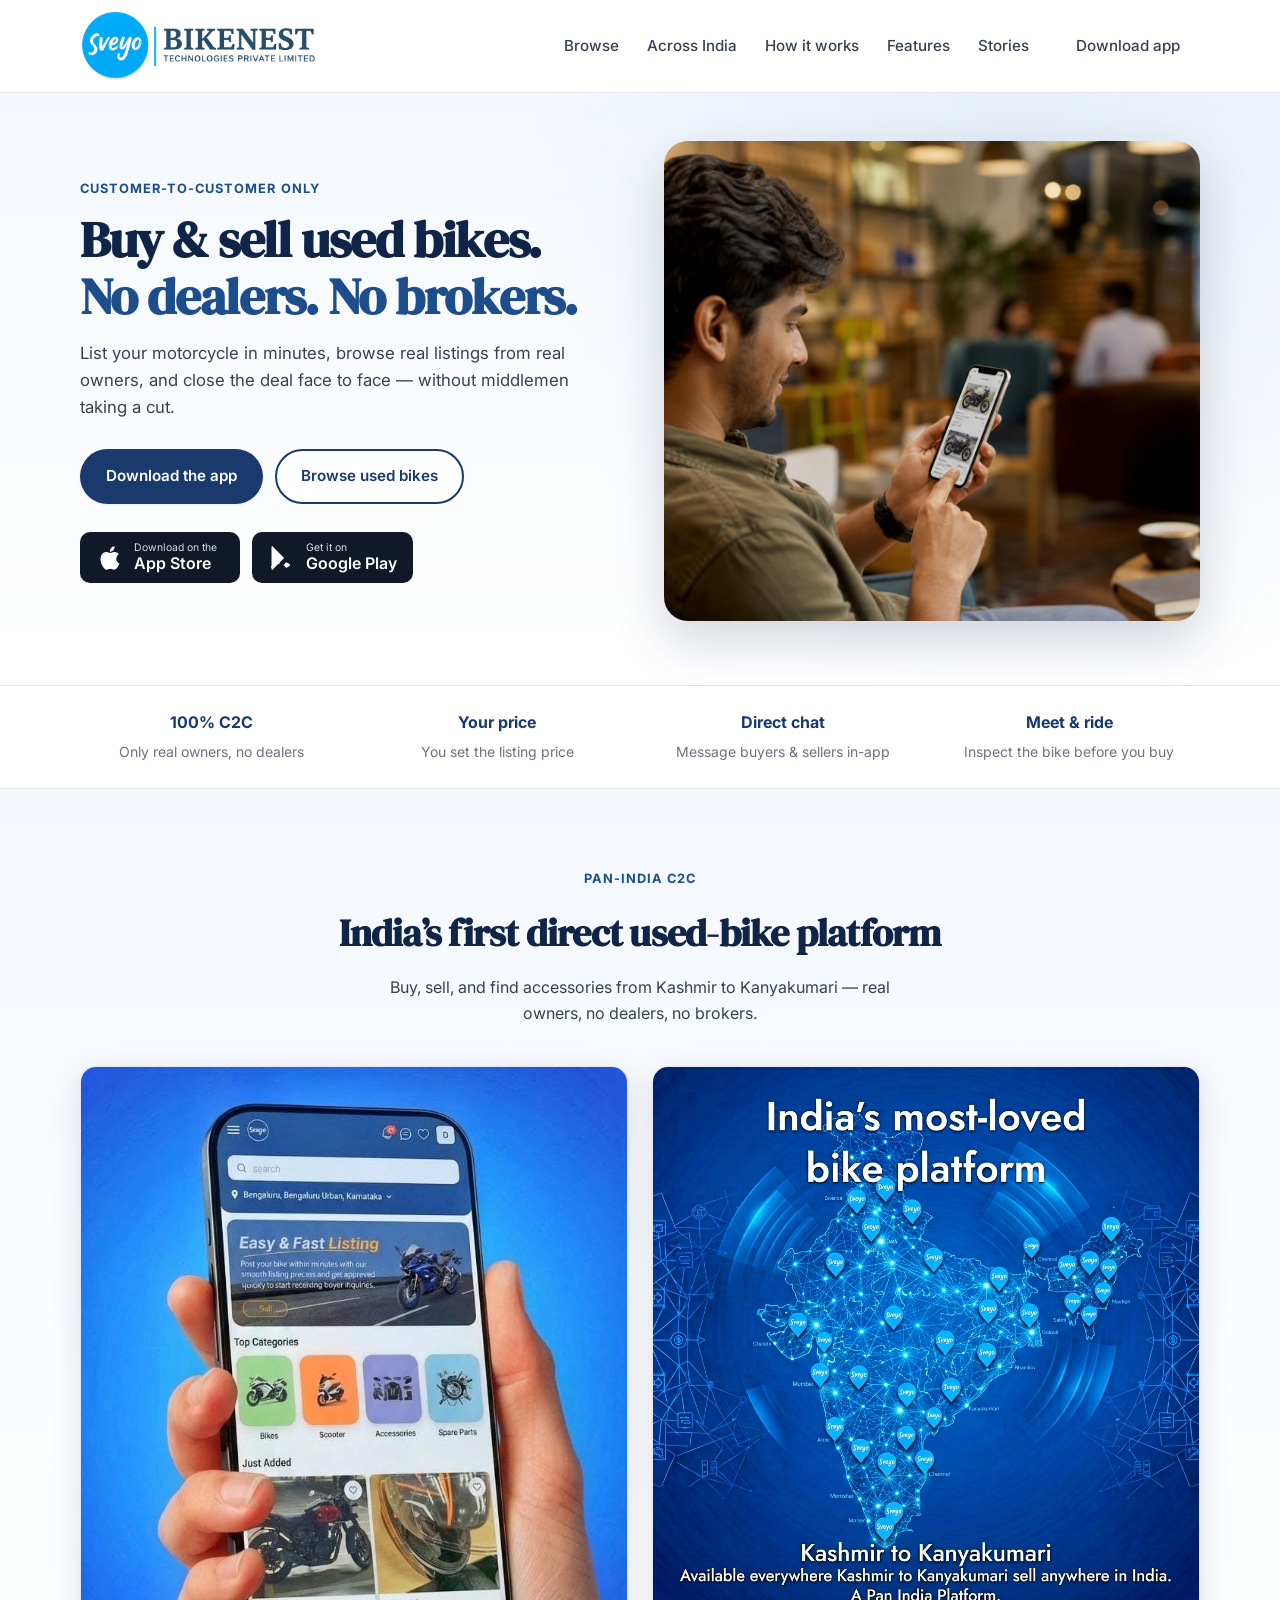
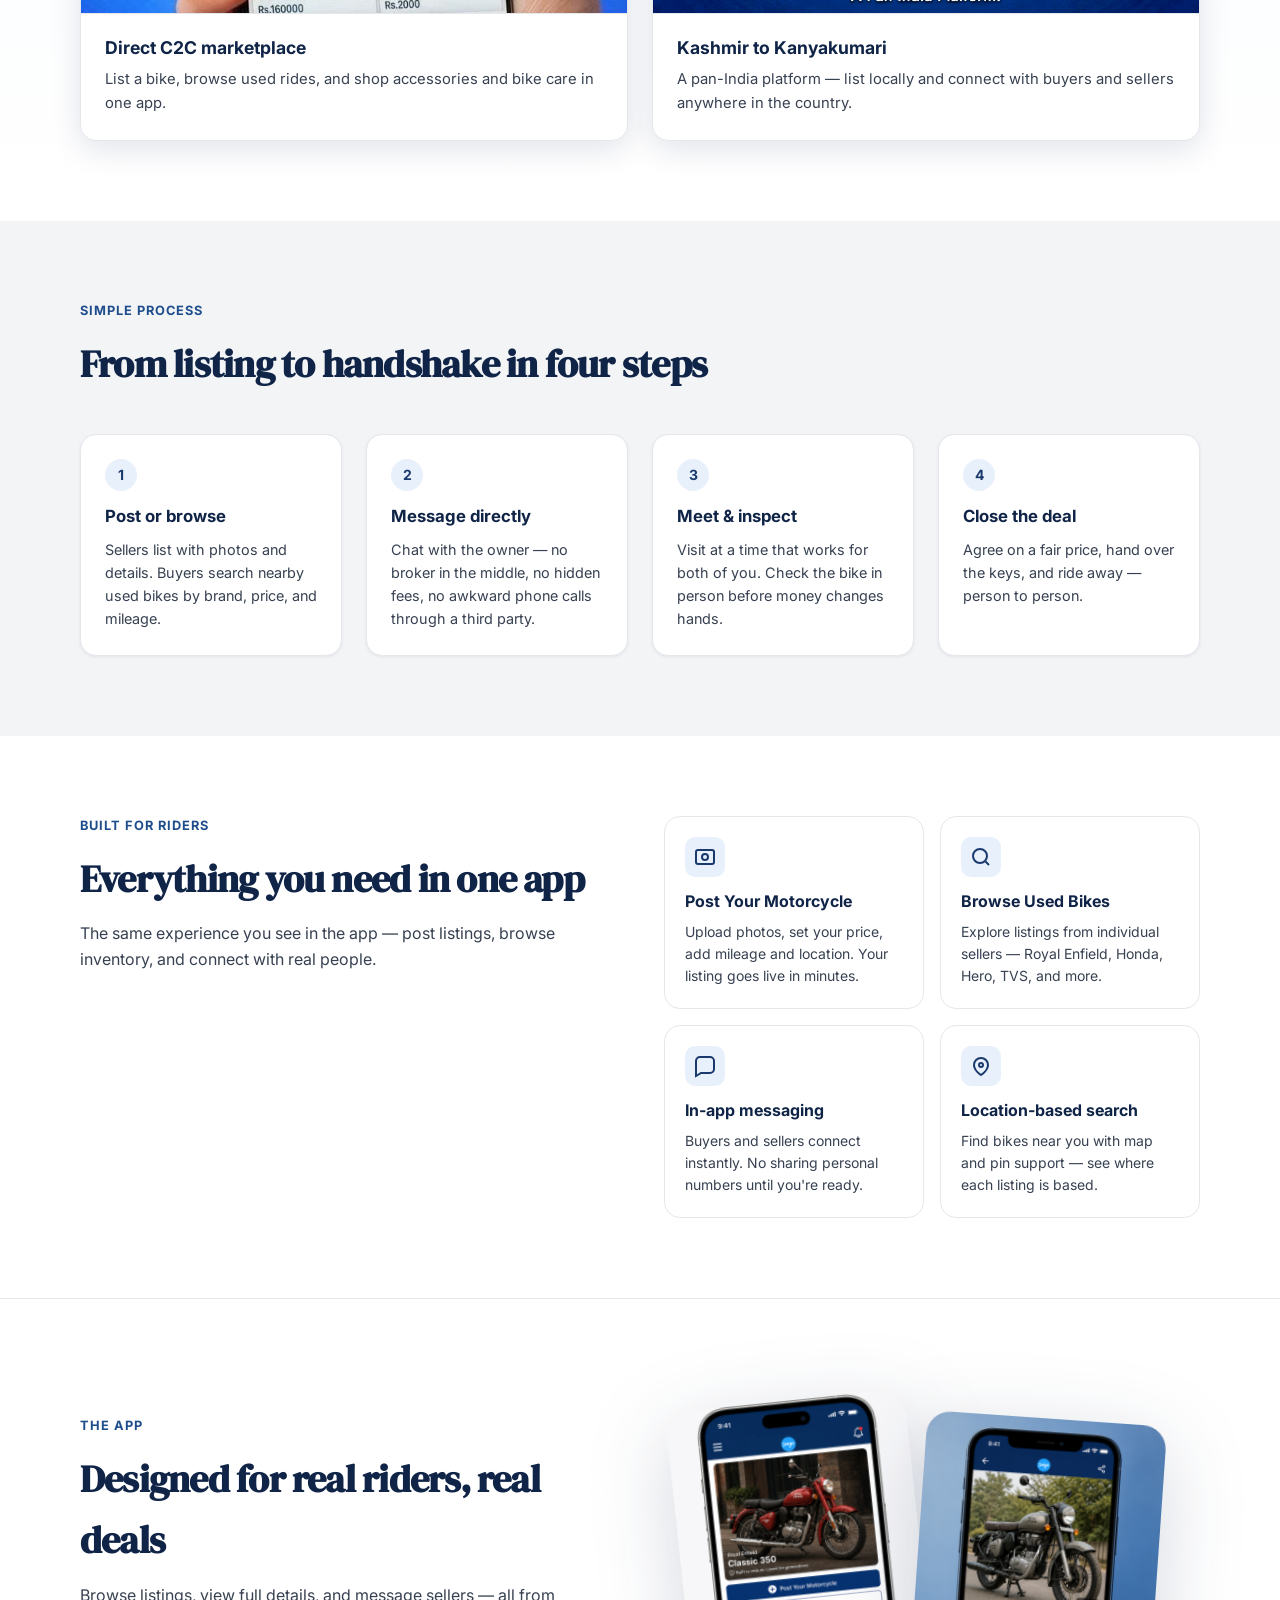
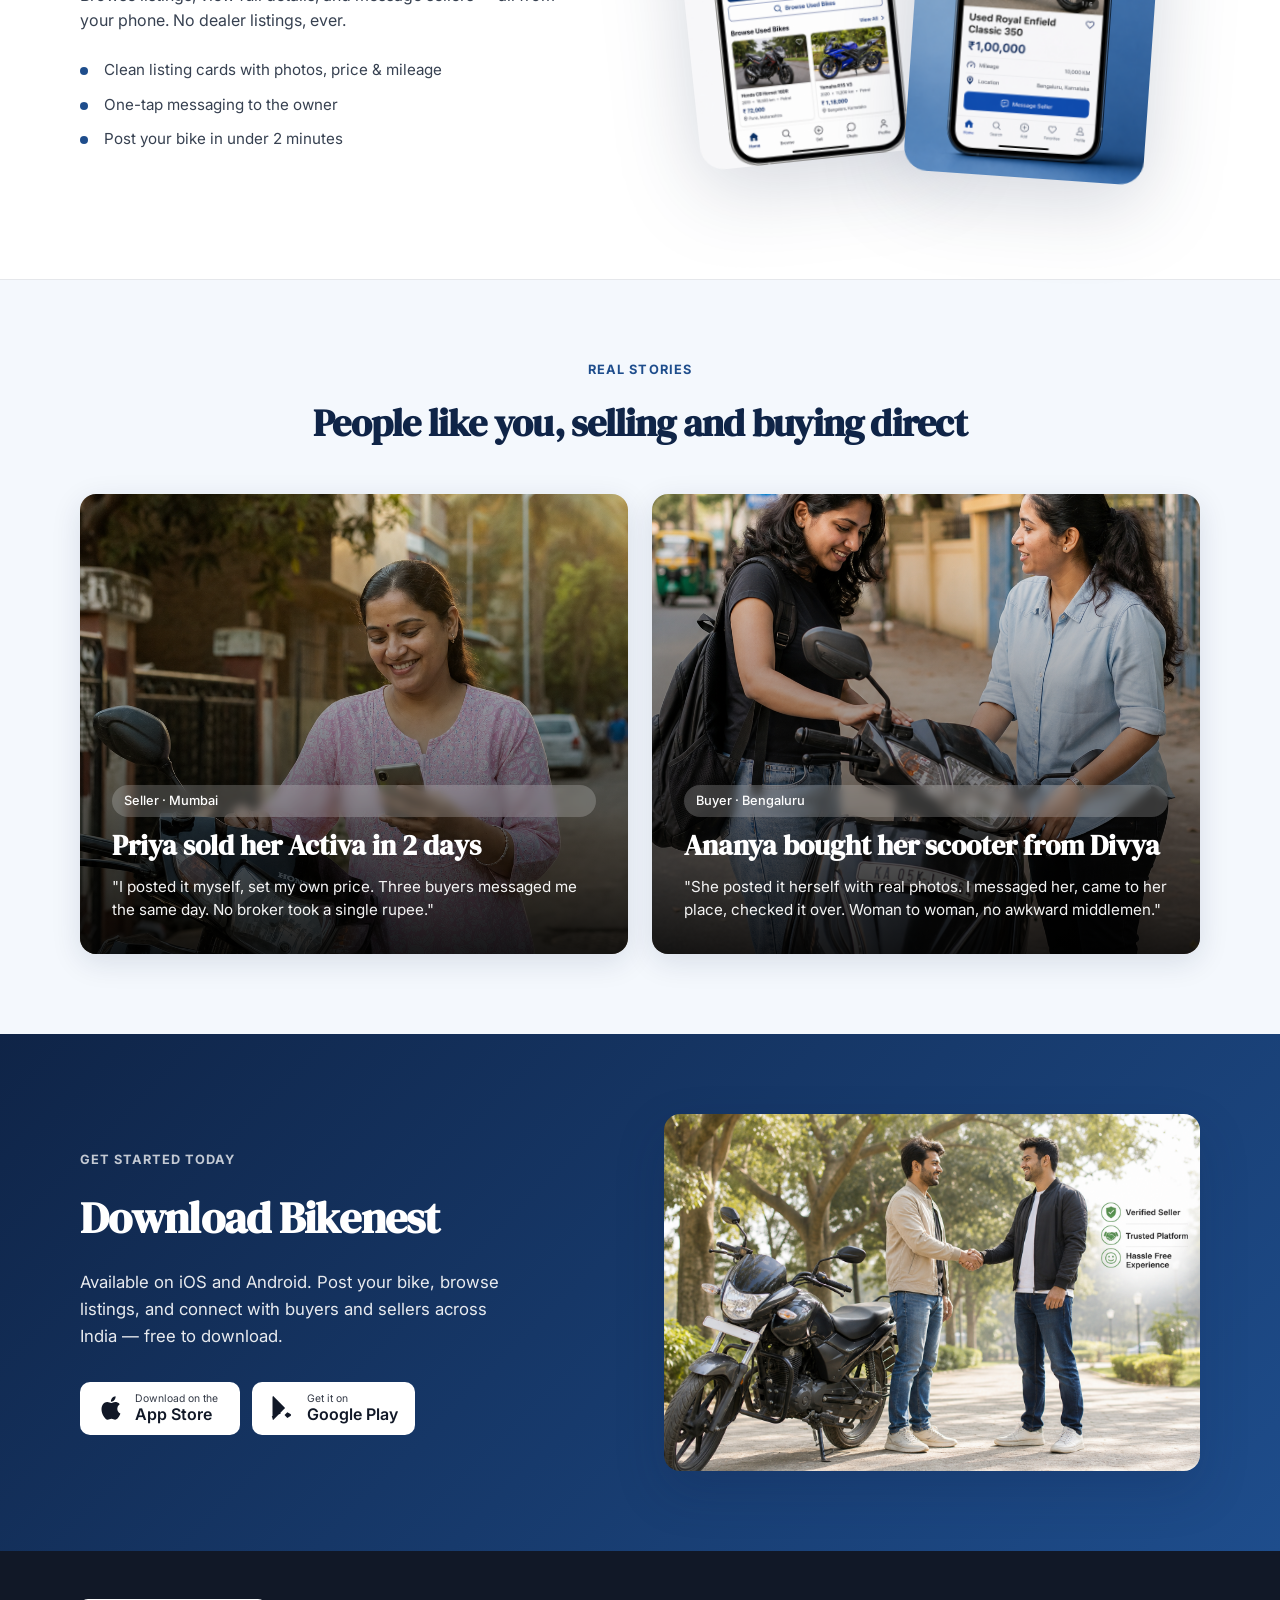
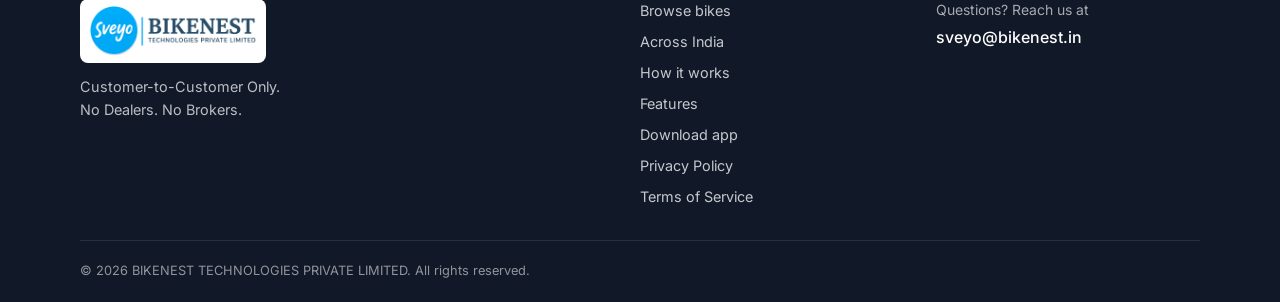
==== commit 24fe096f: "mail change" ====
--- a/index.html
+++ b/index.html
@@ -295,7 +295,7 @@
       </nav>
       <div class="footer-contact">
         <p>Questions? Reach us at</p>
-        <a href="mailto:support@bikenest.in">support@bikenest.in</a>
+        <a href="mailto:sveyo@bikenest.in">sveyo@bikenest.in</a>
       </div>
     </div>
     <div class="footer-bottom container">
